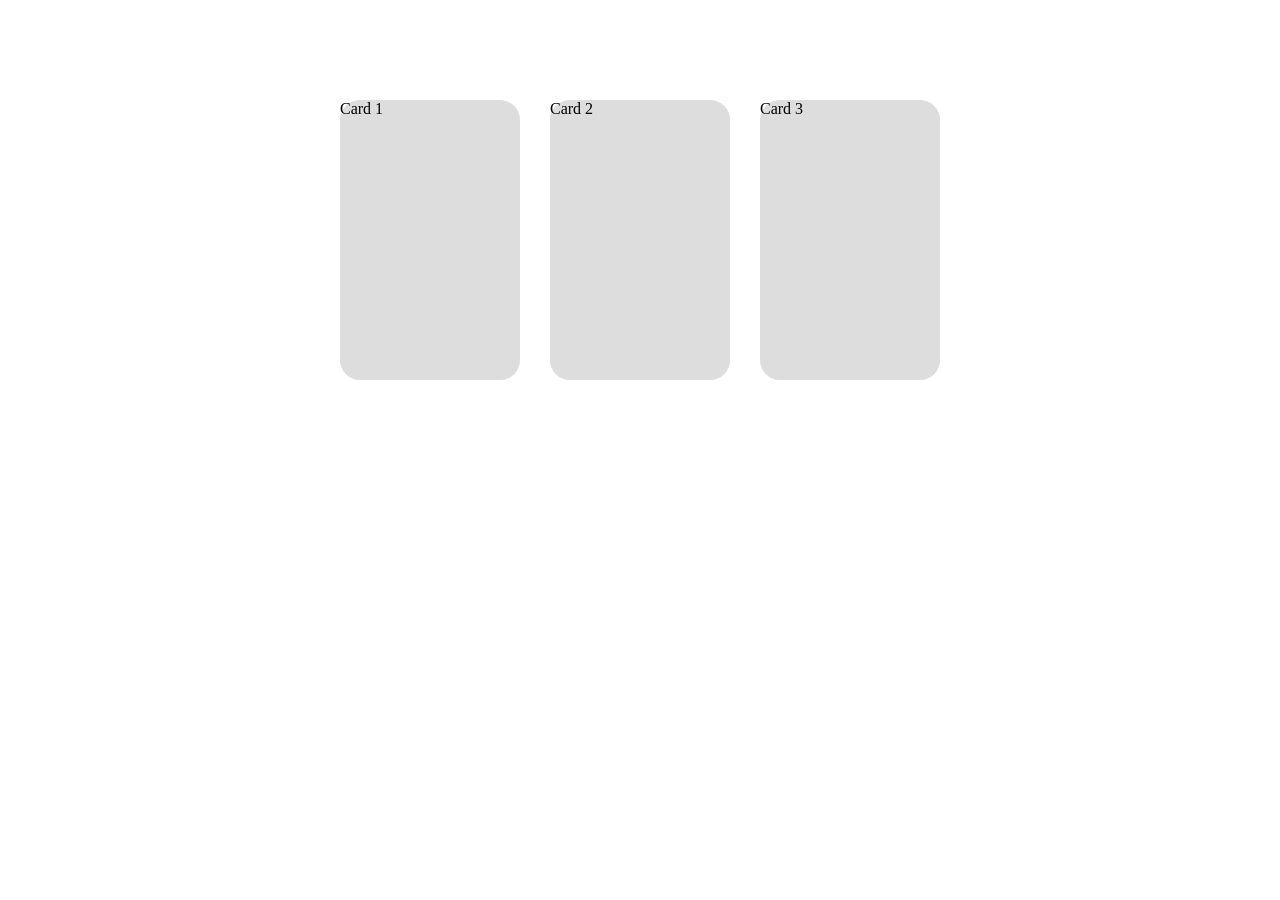
==== Fortune-card/index.html @ 9764df06 "CREATE: Embed" ====
<!DOCTYPE html>
<html>

<head>

<link rel="stylesheet" href="css/style.css">

</head>

<body>

<div class="cards">

<div class="choose-card">
Card 1
</div>

<div class="choose-card">
Card 2
</div>

<div class="choose-card">
Card 3
</div>

</div>


<div id="result">

<img id="cardImage">

<div id="cardText"></div>

</div>

<script src="js/script.js"></script>

</body>

</html>
---- Fortune-card/css/style.css ----
.cards{

display:flex;

justify-content:center;

gap:30px;

margin-top:100px;

}

.choose-card{

width:180px;

height:280px;

background:#ddd;

border-radius:20px;

cursor:pointer;

transition:.4s;

}

.choose-card:hover{

transform:scale(1.08);

}

#result{

display:none;

margin-top:80px;

text-align:center;

}
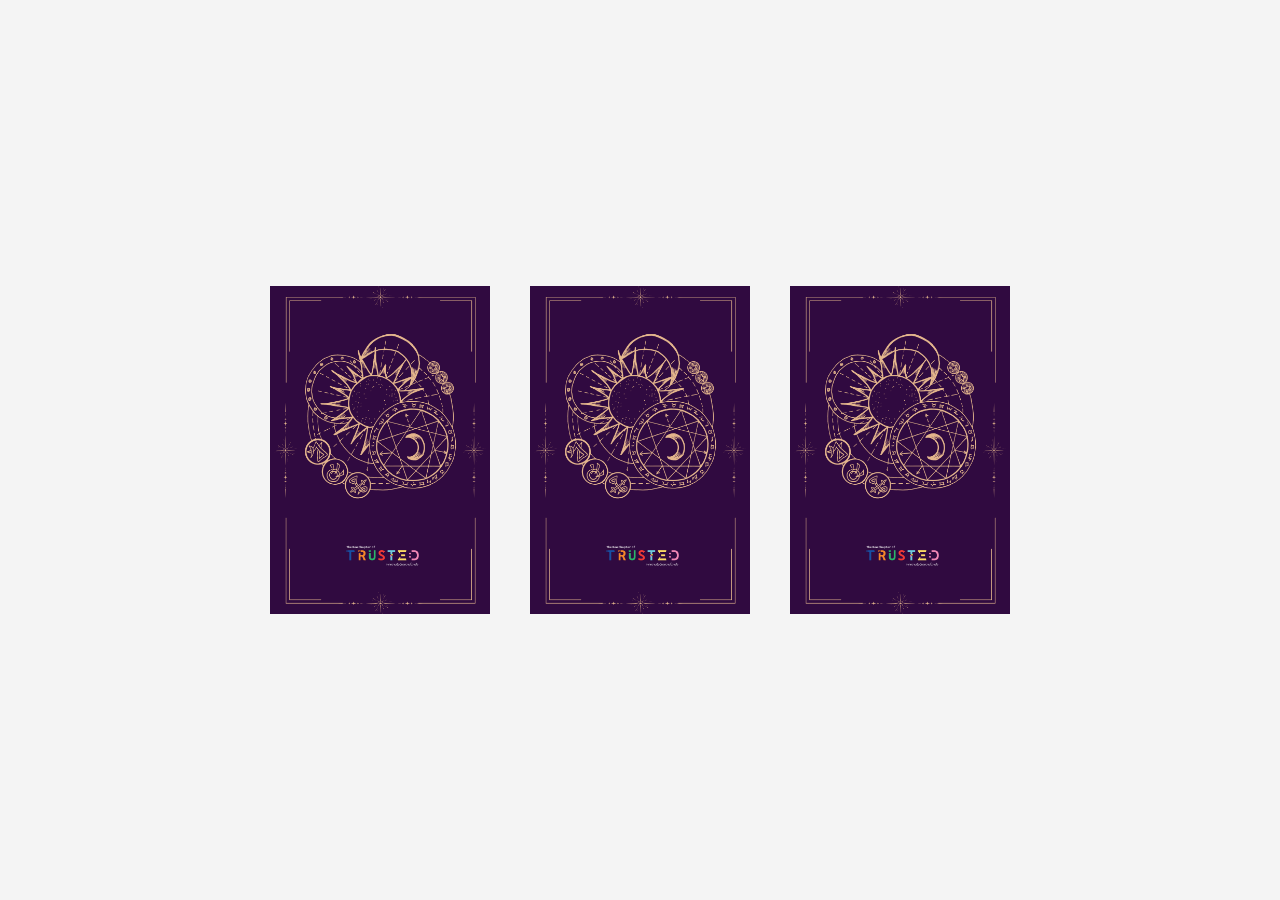
==== commit 702e5b7d: "Fix : NEW Style" ====
--- a/Fortune-card/index.html
+++ b/Fortune-card/index.html
@@ -1,38 +1,43 @@
 <!DOCTYPE html>
-<html>
+<html lang="th">
 
 <head>
+    <meta charset="UTF-8">
+    <meta name="viewport" content="width=device-width, initial-scale=1.0">
 
-<link rel="stylesheet" href="css/style.css">
+    <title>Fortune Card</title>
+
+    <link rel="stylesheet" href="css/style.css">
 
 </head>
 
+
 <body>
 
-<div class="cards">
 
-<div class="choose-card">
-Card 1
-</div>
+    <!-- การ์ดด้านหลัง 3 ใบ -->
+    <div class="cards">
 
-<div class="choose-card">
-Card 2
-</div>
+        <img class="choose-card" src="image/back.png">
 
-<div class="choose-card">
-Card 3
-</div>
+        <img class="choose-card" src="image/back.png">
 
-</div>
+        <img class="choose-card" src="image/back.png">
+
+    </div>
 
 
-<div id="result">
 
-<img id="cardImage">
+    <!-- ผลลัพธ์ -->
+    <div id="result">
 
-<div id="cardText"></div>
+        <img id="characterCard">
 
-</div>
+        <img id="textCard">
+
+    </div>
+
+
 
 <script src="js/script.js"></script>
 
--- a/Fortune-card/css/style.css
+++ b/Fortune-card/css/style.css
@@ -1,43 +1,79 @@
-.cards{
+*{
+    margin:0;
+    padding:0;
+    box-sizing:border-box;
+}
 
-display:flex;
 
-justify-content:center;
+body{
 
-gap:30px;
+    width:100%;
+    height:100vh;
 
-margin-top:100px;
+    display:flex;
+
+    justify-content:center;
+    align-items:center;
+
+    background:#f4f4f4;
 
 }
 
-.choose-card{
 
-width:180px;
 
-height:280px;
+/* หน้าเลือก */
 
-background:#ddd;
+.cards{
 
-border-radius:20px;
+    display:flex;
 
-cursor:pointer;
-
-transition:.4s;
+    gap:40px;
 
 }
 
-.choose-card:hover{
 
-transform:scale(1.08);
+.choose-card{
+
+    width:220px;
+
+    cursor:pointer;
+
+    transition:.3s;
 
 }
 
+
+.choose-card:hover{
+
+    transform:scale(1.08);
+
+}
+
+
+
+/* หน้าผลลัพธ์ */
+
 #result{
 
-display:none;
+    display:none;
 
-margin-top:80px;
+    justify-content:center;
 
-text-align:center;
+    align-items:center;
+
+    gap:50px;
+
+}
+
+
+
+#characterCard,
+#textCard{
+
+    width:320px;
+
+    max-height:600px;
+
+    object-fit:contain;
 
 }
